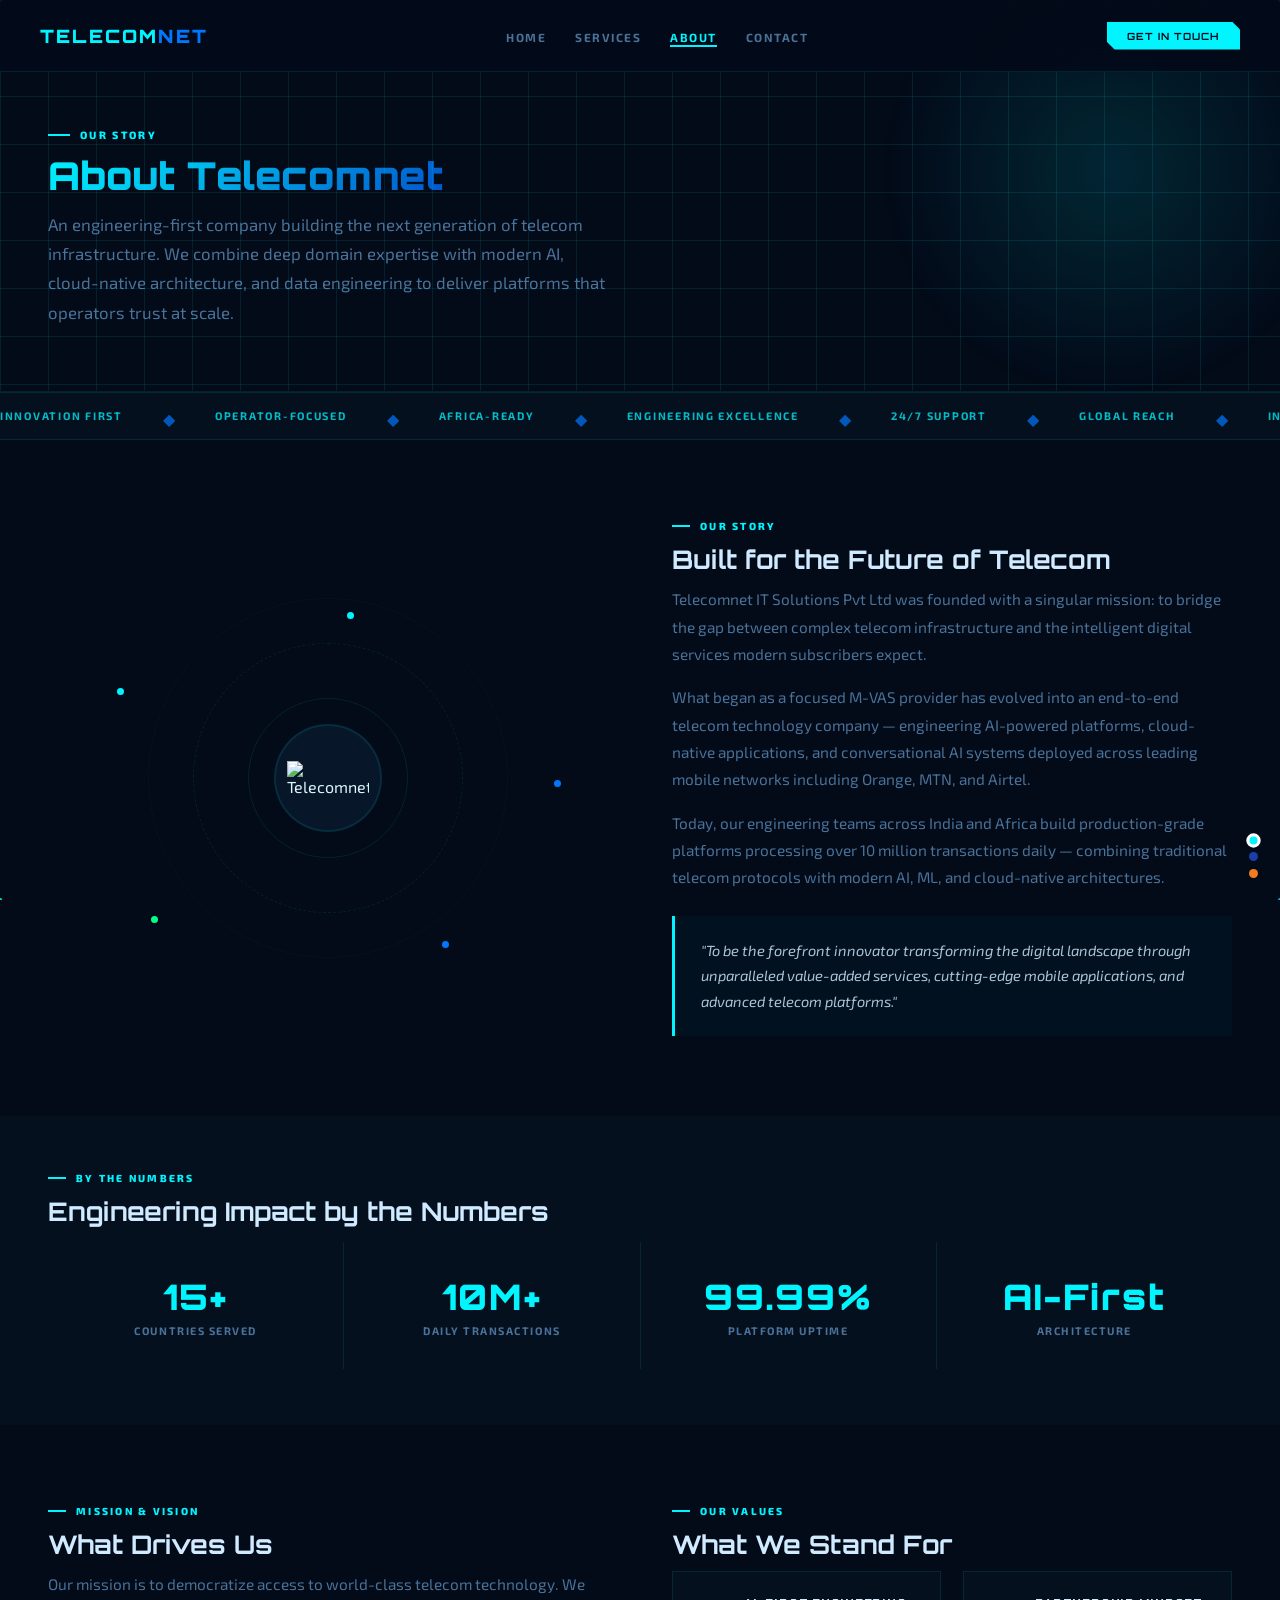
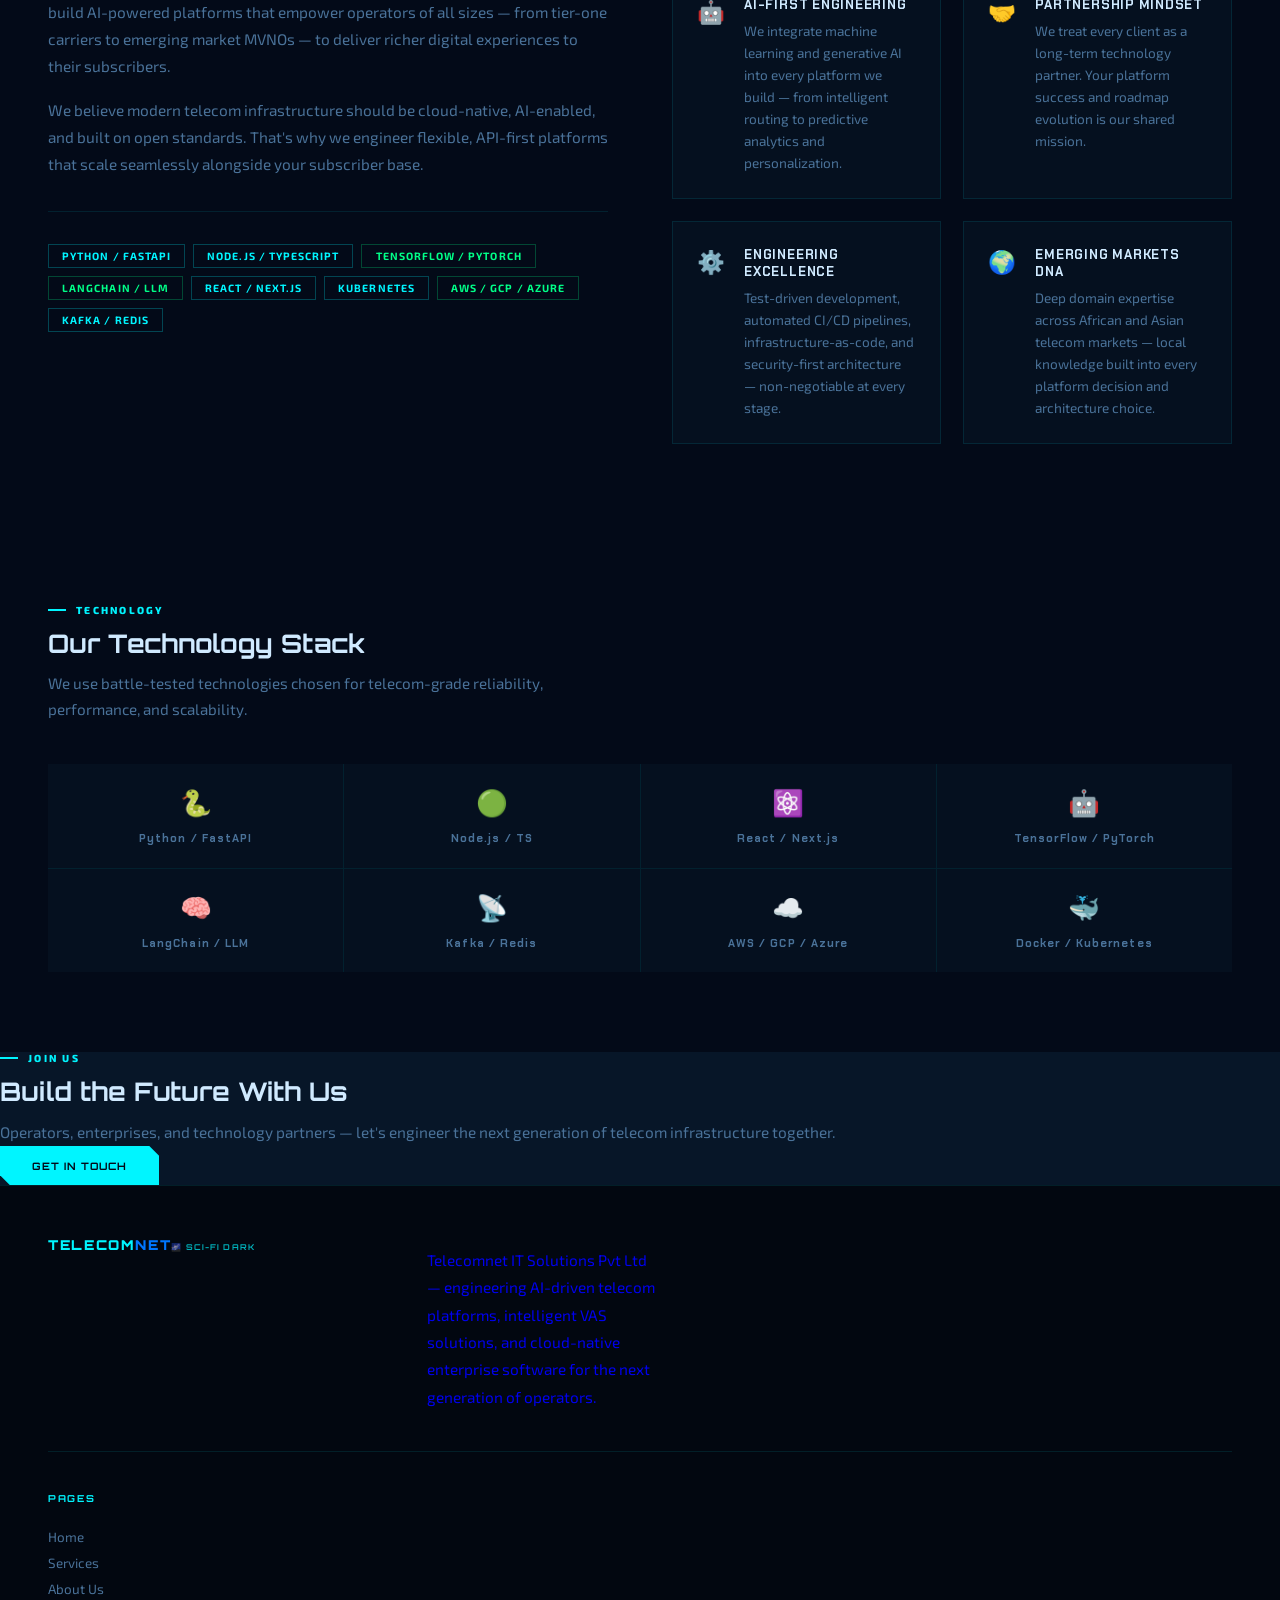
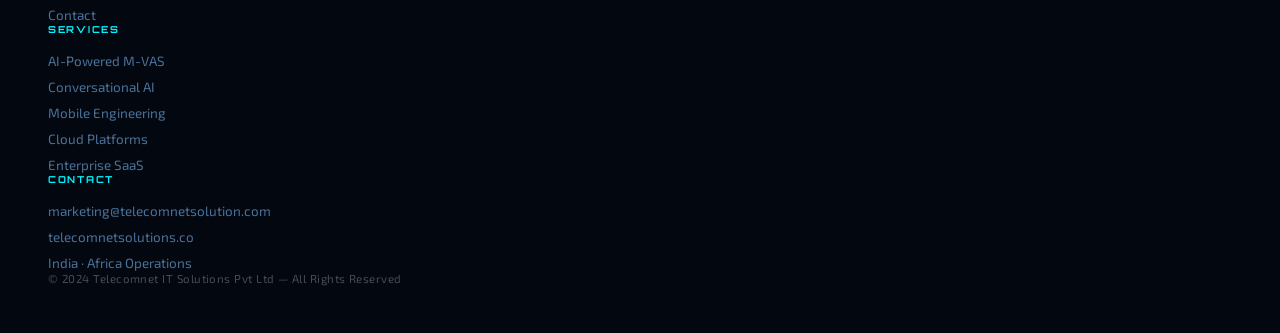
==== about.html @ 418e0425 "first commit" ====
<!DOCTYPE html>
<html lang="en" data-theme="scifi">
<head>
<meta charset="UTF-8"/><meta name="viewport" content="width=device-width,initial-scale=1"/>
<title>Telecomnet Solutions — About Us</title>
<link rel="stylesheet" href="style.css"/>
<style>
.about-story-grid{display:grid;grid-template-columns:1fr 1fr;gap:4rem;align-items:center}
.about-vis{position:relative;height:420px}
.av-cx{position:absolute;inset:0;display:flex;align-items:center;justify-content:center}
.av-ring{position:absolute;border-radius:50%;top:50%;left:50%;transform:translate(-50%,-50%);border:1.5px solid var(--border)}
.av-ring:nth-child(1){width:160px;height:160px;animation:spin 12s linear infinite}
.av-ring:nth-child(2){width:270px;height:270px;animation:spin 21s linear infinite reverse;border-style:dashed}
.av-ring:nth-child(3){width:360px;height:360px;animation:spin 32s linear infinite;opacity:.4}
.av-core{position:relative;z-index:3;width:108px;height:108px;border-radius:50%;border:2px solid var(--border);display:flex;align-items:center;justify-content:center;overflow:hidden;animation:corePulse 3s ease-in-out infinite;background:var(--bg3)}
[data-theme="premium"] .av-core{background:rgba(255,255,255,.06);backdrop-filter:blur(10px)}
.av-logo{width:82px;height:auto;display:block;mix-blend-mode:screen;filter:contrast(1.1)}
[data-theme="blueprint"] .av-logo{mix-blend-mode:multiply}
.av-node{position:absolute;width:11px;height:11px;border-radius:50%;border:2px solid var(--bg);animation:nodeG 2.2s ease-in-out infinite alternate}
.av-node.n1{background:var(--a1)}
.av-node.n2{background:var(--a2);animation-delay:.8s}
.av-node.n3{background:var(--a3);animation-delay:1.5s}

.stats-row{display:grid;grid-template-columns:repeat(4,1fr);gap:1px;background:var(--border);margin-top:1rem}
.stat-box{background:var(--card);padding:2rem 1.5rem;text-align:center}
[data-theme="blueprint"] .stat-box{background:#fff}
.stat-box:hover .num-big{color:var(--a2)}
.stat-label{font-size:.68rem;font-weight:700;letter-spacing:.14em;text-transform:uppercase;color:var(--muted);margin-top:.3rem;display:block}

.team-grid{display:grid;grid-template-columns:repeat(3,1fr);gap:1.4rem;margin-top:1rem}
.team-card{background:var(--card);border:1px solid var(--border);padding:1.8rem 1.5rem;text-align:center;position:relative;overflow:hidden;transition:transform .25s}
[data-theme="blueprint"] .team-card{background:#fff}
.team-card:hover{transform:translateY(-4px)}
.team-card::before{content:'';position:absolute;top:0;left:0;right:0;height:3px;background:linear-gradient(90deg,var(--a1),var(--a2));transform:scaleX(0);transition:transform .3s;transform-origin:left}
.team-card:hover::before{transform:scaleX(1)}
.team-avatar{width:70px;height:70px;border-radius:50%;border:2px solid var(--border);margin:0 auto 1rem;display:flex;align-items:center;justify-content:center;font-size:1.5rem;background:var(--bg2)}
[data-theme="blueprint"] .team-avatar{background:#e8eeff}
.team-name{font-family:'Orbitron',monospace;font-size:.72rem;font-weight:700;letter-spacing:.08em;color:var(--text);margin-bottom:.3rem}
.team-role{font-size:.76rem;font-weight:600;color:var(--a1);letter-spacing:.08em;margin-bottom:.6rem}
.team-card p{font-size:.82rem;line-height:1.6}

.values-grid{display:grid;grid-template-columns:repeat(2,1fr);gap:1.4rem}
.val-card{display:flex;gap:1.2rem;align-items:flex-start;padding:1.5rem;border:1px solid var(--border);background:var(--card)}
[data-theme="blueprint"] .val-card{background:#fff}
.val-icon{font-size:1.4rem;flex-shrink:0;margin-top:2px}
.val-card h3{font-size:.8rem;margin-bottom:.4rem}
.val-card p{font-size:.85rem;line-height:1.62}

.stack-grid{display:grid;grid-template-columns:repeat(4,1fr);gap:1px;background:var(--border)}
.stack-item{background:var(--card);padding:1.4rem;text-align:center;transition:background .2s}
[data-theme="blueprint"] .stack-item{background:#fff}
.stack-item:hover{background:var(--bg3)}
.stack-item:hover .stack-name{color:var(--a1)}
.stack-icon{font-size:1.6rem;display:block;margin-bottom:.5rem}
.stack-name{font-family:'Chakra Petch',monospace;font-size:.68rem;font-weight:700;letter-spacing:.1em;color:var(--muted)}

@media(max-width:900px){
  .about-story-grid{grid-template-columns:1fr;gap:2rem}
  .about-vis{height:280px}
  .stats-row,.stack-grid{grid-template-columns:1fr 1fr}
  .team-grid,.values-grid{grid-template-columns:1fr}
}
</style>
</head>
<body>
<canvas id="bgcanvas"></canvas>
<div id="theme-toast"></div>
<div class="theme-dots">
  <div class="tdot" data-t="scifi"></div>
  <div class="tdot" data-t="blueprint"></div>
  <div class="tdot" data-t="premium"></div>
</div>
<nav>
  <a href="index.html" class="nav-logo">TELECOM<span>NET</span></a>
  <ul class="nav-links">
    <li><a href="index.html">Home</a></li>
    <li><a href="services.html">Services</a></li>
    <li><a href="about.html" class="active-link">About</a></li>
    <li><a href="contact.html">Contact</a></li>
  </ul>
  <a href="contact.html" class="nav-cta">Get in Touch</a>
</nav>

<div class="page-header">
  <div class="page-header-grid"></div>
  <div class="page-header-glow"></div>
  <div class="ph-eyebrow">Our Story</div>
  <h1><span class="h1-grad">About Telecomnet</span></h1>
  <p>An engineering-first company building the next generation of telecom infrastructure. We combine deep domain expertise with modern AI, cloud-native architecture, and data engineering to deliver platforms that operators trust at scale.</p>
</div>

<div class="ticker"><div class="t-inner"><span class="t-item">Innovation First</span><span class="t-sep">◆</span><span class="t-item">Operator-Focused</span><span class="t-sep">◆</span><span class="t-item">Africa-Ready</span><span class="t-sep">◆</span><span class="t-item">Engineering Excellence</span><span class="t-sep">◆</span><span class="t-item">24/7 Support</span><span class="t-sep">◆</span><span class="t-item">Global Reach</span><span class="t-sep">◆</span><span class="t-item">Innovation First</span><span class="t-sep">◆</span><span class="t-item">Operator-Focused</span><span class="t-sep">◆</span><span class="t-item">Africa-Ready</span><span class="t-sep">◆</span><span class="t-item">Engineering Excellence</span><span class="t-sep">◆</span><span class="t-item">24/7 Support</span><span class="t-sep">◆</span><span class="t-item">Global Reach</span><span class="t-sep">◆</span></div></div>

<!-- STORY -->
<section>
  <div class="about-story-grid">
    <div class="about-vis">
      <div class="av-cx">
        <div class="av-ring"></div><div class="av-ring"></div><div class="av-ring"></div>
        <div class="av-core"><img class="av-logo" src="telecomnet-logo-transparent.png" alt="Telecomnet"/></div>
        <div class="av-node n1" style="top:10%;left:53%"></div>
        <div class="av-node n2" style="top:50%;right:8%"></div>
        <div class="av-node n3" style="bottom:15%;left:18%"></div>
        <div class="av-node n1" style="top:28%;left:12%"></div>
        <div class="av-node n2" style="bottom:9%;right:28%"></div>
      </div>
    </div>
    <div>
      <div class="sec-tag">Our Story</div>
      <h2>Built for the Future of Telecom</h2>
      <p>Telecomnet IT Solutions Pvt Ltd was founded with a singular mission: to bridge the gap between complex telecom infrastructure and the intelligent digital services modern subscribers expect.</p>
      <p style="margin-top:1rem">What began as a focused M-VAS provider has evolved into an end-to-end telecom technology company — engineering AI-powered platforms, cloud-native applications, and conversational AI systems deployed across leading mobile networks including Orange, MTN, and Airtel.</p>
      <p style="margin-top:1rem">Today, our engineering teams across India and Africa build production-grade platforms processing over 10 million transactions daily — combining traditional telecom protocols with modern AI, ML, and cloud-native architectures.</p>
      <div class="vision-bar" style="margin-top:1.5rem">
        <p>"To be the forefront innovator transforming the digital landscape through unparalleled value-added services, cutting-edge mobile applications, and advanced telecom platforms."</p>
      </div>
    </div>
  </div>
</section>

<!-- STATS -->
<section style="background:var(--bg2);padding-top:3.5rem;padding-bottom:3.5rem">
  <div class="sec-tag">By the Numbers</div>
  <h2>Engineering Impact by the Numbers</h2>
  <div class="stats-row">
    <div class="stat-box"><span class="num-big">15+</span><span class="stat-label">Countries Served</span></div>
    <div class="stat-box"><span class="num-big">10M+</span><span class="stat-label">Daily Transactions</span></div>
    <div class="stat-box"><span class="num-big">99.99%</span><span class="stat-label">Platform Uptime</span></div>
    <div class="stat-box"><span class="num-big">AI-First</span><span class="stat-label">Architecture</span></div>
  </div>
</section>

<!-- MISSION & VALUES -->
<section>
  <div style="display:grid;grid-template-columns:1fr 1fr;gap:4rem;align-items:start">
    <div>
      <div class="sec-tag">Mission &amp; Vision</div>
      <h2>What Drives Us</h2>
      <p>Our mission is to democratize access to world-class telecom technology. We build AI-powered platforms that empower operators of all sizes — from tier-one carriers to emerging market MVNOs — to deliver richer digital experiences to their subscribers.</p>
      <p style="margin-top:1rem">We believe modern telecom infrastructure should be cloud-native, AI-enabled, and built on open standards. That's why we engineer flexible, API-first platforms that scale seamlessly alongside your subscriber base.</p>
      <div class="divider"></div>
      <div class="chips">
        <span class="chip c1">Python / FastAPI</span>
        <span class="chip c1">Node.js / TypeScript</span>
        <span class="chip c2">TensorFlow / PyTorch</span>
        <span class="chip c2">LangChain / LLM</span>
        <span class="chip c1">React / Next.js</span>
        <span class="chip c1">Kubernetes</span>
        <span class="chip c2">AWS / GCP / Azure</span>
        <span class="chip c1">Kafka / Redis</span>
      </div>
    </div>
    <div>
      <div class="sec-tag">Our Values</div>
      <h2>What We Stand For</h2>
      <div class="values-grid">
        <div class="val-card"><span class="val-icon">🤖</span><div><h3>AI-First Engineering</h3><p>We integrate machine learning and generative AI into every platform we build — from intelligent routing to predictive analytics and personalization.</p></div></div>
        <div class="val-card"><span class="val-icon">🤝</span><div><h3>Partnership Mindset</h3><p>We treat every client as a long-term technology partner. Your platform success and roadmap evolution is our shared mission.</p></div></div>
        <div class="val-card"><span class="val-icon">⚙️</span><div><h3>Engineering Excellence</h3><p>Test-driven development, automated CI/CD pipelines, infrastructure-as-code, and security-first architecture — non-negotiable at every stage.</p></div></div>
        <div class="val-card"><span class="val-icon">🌍</span><div><h3>Emerging Markets DNA</h3><p>Deep domain expertise across African and Asian telecom markets — local knowledge built into every platform decision and architecture choice.</p></div></div>
      </div>
    </div>
  </div>
</section>

<!-- TECH STACK -->
<section>
  <div class="sec-tag">Technology</div>
  <h2>Our Technology Stack</h2>
  <p class="sec-sub">We use battle-tested technologies chosen for telecom-grade reliability, performance, and scalability.</p>
  <div class="stack-grid">
    <div class="stack-item"><span class="stack-icon">🐍</span><span class="stack-name">Python / FastAPI</span></div>
    <div class="stack-item"><span class="stack-icon">🟢</span><span class="stack-name">Node.js / TS</span></div>
    <div class="stack-item"><span class="stack-icon">⚛️</span><span class="stack-name">React / Next.js</span></div>
    <div class="stack-item"><span class="stack-icon">🤖</span><span class="stack-name">TensorFlow / PyTorch</span></div>
    <div class="stack-item"><span class="stack-icon">🧠</span><span class="stack-name">LangChain / LLM</span></div>
    <div class="stack-item"><span class="stack-icon">📡</span><span class="stack-name">Kafka / Redis</span></div>
    <div class="stack-item"><span class="stack-icon">☁️</span><span class="stack-name">AWS / GCP / Azure</span></div>
    <div class="stack-item"><span class="stack-icon">🐳</span><span class="stack-name">Docker / Kubernetes</span></div>
  </div>
</section>

<div class="cta-band" style="background:var(--bg3)">
  <div>
    <div class="sec-tag">Join Us</div>
    <h2>Build the Future With Us</h2>
    <p style="margin-top:.5rem">Operators, enterprises, and technology partners — let's engineer the next generation of telecom infrastructure together.</p>
  </div>
  <a href="contact.html" class="btn-p">Get in Touch</a>
</div>

<footer>
  <div class="foot-top">
    <div class="foot-brand"><a href="index.html" style="text-decoration:none"><span class="foot-logo-text">TELECOM<span>NET</span></span><span class="foot-theme-lbl" id="foot-theme-lbl">🌌 Sci-Fi Dark</span></div><p style="margin-top:.8rem">Telecomnet IT Solutions Pvt Ltd — engineering AI-driven telecom platforms, intelligent VAS solutions, and cloud-native enterprise software for the next generation of operators.</p></div>
    <div><div class="foot-col-title">Pages</div><ul class="foot-links"><li><a href="index.html">Home</a></li><li><a href="services.html">Services</a></li><li><a href="about.html">About Us</a></li><li><a href="contact.html">Contact</a></li></ul></div>
    <div><div class="foot-col-title">Services</div><ul class="foot-links"><li><a href="services.html">AI-Powered M-VAS</a></li><li><a href="services.html">Conversational AI</a></li><li><a href="services.html">Mobile Engineering</a></li><li><a href="services.html">Cloud Platforms</a></li><li><a href="services.html">Enterprise SaaS</a></li></ul></div>
    <div><div class="foot-col-title">Contact</div><ul class="foot-links"><li><a href="mailto:marketing@telecomnetsolution.com">marketing@telecomnetsolution.com</a></li><li><a href="https://telecomnetsolutions.co">telecomnetsolutions.co</a></li><li><a href="#">India · Africa Operations</a></li></ul></div>
  </div>
  <div class="foot-bottom"><span class="foot-copy">© 2024 Telecomnet IT Solutions Pvt Ltd — All Rights Reserved</span></div>
</footer>
<script src="shared.js"></script>
</body>
</html>
---- style.css ----
/* ═══════════════════════════════════════════
   TELECOMNET SOLUTIONS — SHARED STYLESHEET
   3 Themes: scifi | blueprint | premium
═══════════════════════════════════════════ */
@import url('https://fonts.googleapis.com/css2?family=Orbitron:wght@400;700;900&family=Exo+2:wght@300;400;600;700;800&family=Chakra+Petch:wght@300;400;600;700&display=swap');

*,*::before,*::after{box-sizing:border-box;margin:0;padding:0}
html{scroll-behavior:smooth}
body{overflow-x:hidden;font-family:'Exo 2',sans-serif;transition:background .55s,color .4s}

/* ═══ THEME VARIABLES ═══ */
[data-theme="scifi"]{
  --bg:#030a18;--bg2:#05101f;--bg3:#071628;
  --text:#d0eaff;--muted:#4a7299;--border:rgba(0,245,255,.1);
  --a1:#00f5ff;--a2:#0077ff;--a3:#00ff88;
  --nav:rgba(3,10,24,.88);--card:#05101f;
  --btn-bg:#00f5ff;--btn-text:#030a18;
  --btn2-border:#00f5ff;--btn2-text:#00f5ff;
  --grad:linear-gradient(135deg,#00f5ff,#0055cc);
  --tag:#00f5ff;--num:#00f5ff;--foot:#020710;
  --chip1-b:rgba(0,245,255,.25);--chip1-c:#00f5ff;
  --chip2-b:rgba(0,255,136,.25);--chip2-c:#00ff88;
}
[data-theme="blueprint"]{
  --bg:#f0f5ff;--bg2:#e4eeff;--bg3:#ffffff;
  --text:#08163a;--muted:#3e5a8a;--border:rgba(26,63,168,.12);
  --a1:#1a3fa8;--a2:#f47c20;--a3:#0044dd;
  --nav:rgba(255,255,255,.9);--card:#ffffff;
  --btn-bg:#1a3fa8;--btn-text:#ffffff;
  --btn2-border:#f47c20;--btn2-text:#f47c20;
  --grad:linear-gradient(135deg,#1a3fa8,#2255dd);
  --tag:#f47c20;--num:#1a3fa8;--foot:#071030;
  --chip1-b:rgba(26,63,168,.22);--chip1-c:#1a3fa8;
  --chip2-b:rgba(244,124,32,.28);--chip2-c:#f47c20;
}
[data-theme="premium"]{
  --bg:#050e22;--bg2:#09162e;--bg3:#0d1e3d;
  --text:#e4eeff;--muted:#3d5f90;--border:rgba(244,124,32,.14);
  --a1:#f47c20;--a2:#ffaa55;--a3:#6ea8ff;
  --nav:rgba(5,14,34,.9);--card:rgba(255,255,255,.04);
  --btn-bg:linear-gradient(90deg,#f47c20,#ff9533);--btn-text:#fff;
  --btn2-border:rgba(255,255,255,.28);--btn2-text:#e4eeff;
  --grad:linear-gradient(135deg,#f47c20,#ffcc80);
  --tag:#f47c20;--num:#f47c20;--foot:#030810;
  --chip1-b:rgba(110,168,255,.28);--chip1-c:#6ea8ff;
  --chip2-b:rgba(244,124,32,.3);--chip2-c:#f47c20;
}

body{background:var(--bg);color:var(--text)}
#bgcanvas{position:fixed;inset:0;z-index:0;pointer-events:none}

/* ═══ THEME TOAST ═══ */
#theme-toast{
  position:fixed;top:78px;left:50%;transform:translateX(-50%) translateY(-8px);
  z-index:9999;padding:.5rem 1.4rem;border-radius:2px;
  font-family:'Orbitron',monospace;font-size:.62rem;font-weight:700;letter-spacing:.14em;
  background:var(--a1);color:var(--bg);opacity:0;transition:opacity .3s,transform .3s;pointer-events:none;
  clip-path:polygon(0 0,calc(100% - 7px) 0,100% 7px,100% 100%,7px 100%,0 calc(100% - 7px));
}
#theme-toast.show{opacity:1;transform:translateX(-50%) translateY(0)}

/* ═══ THEME DOTS ═══ */
.theme-dots{position:fixed;bottom:1.4rem;right:1.4rem;z-index:500;display:flex;flex-direction:column;gap:.45rem;align-items:center}
.tdot{width:9px;height:9px;border-radius:50%;cursor:pointer;border:2px solid transparent;transition:transform .2s,border-color .2s}
.tdot[data-t="scifi"]{background:#00f5ff}
.tdot[data-t="blueprint"]{background:#1a3fa8}
.tdot[data-t="premium"]{background:#f47c20}
.tdot.active{transform:scale(1.6);border-color:#fff}

/* ═══ NAV ═══ */
nav{
  position:fixed;top:0;left:0;right:0;z-index:200;
  display:flex;align-items:center;justify-content:space-between;
  padding:0 2.5rem;height:72px;gap:1.5rem;
  background:var(--nav);border-bottom:1px solid var(--border);
  backdrop-filter:blur(18px);transition:background .55s,border-color .4s;
}
/* Text Logo */
.nav-logo{
  font-family:'Orbitron',monospace;font-weight:900;font-size:1.15rem;
  letter-spacing:.12em;color:var(--a1);text-decoration:none;
  flex-shrink:0;transition:opacity .2s;
}
.nav-logo span{color:var(--a2)}
.nav-logo:hover{opacity:.8}
.foot-logo-text{
  font-family:'Orbitron',monospace;font-weight:900;font-size:.85rem;
  letter-spacing:.12em;color:var(--a1);
}
.foot-logo-text span{color:var(--a2)}
.nav-links{display:flex;gap:1.8rem;list-style:none}
.nav-links a{
  font-size:.74rem;font-weight:700;letter-spacing:.13em;text-transform:uppercase;
  color:var(--muted);text-decoration:none;transition:color .25s;position:relative;padding-bottom:3px;
}
.nav-links a::after{content:'';position:absolute;bottom:0;left:0;width:0;height:2px;background:var(--a1);transition:width .25s}
.nav-links a:hover{color:var(--a1)}
.nav-links a:hover::after{width:100%}
.nav-links a.active-link{color:var(--a1)}
.nav-links a.active-link::after{width:100%}
.nav-cta{
  font-family:'Orbitron',monospace;font-size:.62rem;font-weight:700;letter-spacing:.1em;text-transform:uppercase;
  padding:.5rem 1.3rem;background:var(--btn-bg);color:var(--btn-text);border:none;
  cursor:pointer;text-decoration:none;transition:opacity .2s,transform .15s;
  clip-path:polygon(0 0,calc(100% - 8px) 0,100% 8px,100% 100%,8px 100%,0 calc(100% - 8px));
}
.nav-cta:hover{opacity:.85;transform:translateY(-1px)}

/* ═══ PAGE HEADER (inner pages) ═══ */
.page-header{
  padding:8rem 3rem 4rem;position:relative;overflow:hidden;z-index:1;
  border-bottom:1px solid var(--border);
}
.page-header-grid{
  position:absolute;inset:0;
  background-image:linear-gradient(var(--border) 1px,transparent 1px),
    linear-gradient(90deg,var(--border) 1px,transparent 1px);
  background-size:48px 48px;animation:gridMove 18s linear infinite;
}
@keyframes gridMove{from{background-position:0 0}to{background-position:48px 48px}}
.page-header-glow{
  position:absolute;right:-80px;top:-80px;
  width:500px;height:500px;border-radius:50%;pointer-events:none;
  animation:glowPulse 5s ease-in-out infinite;
}
[data-theme="scifi"] .page-header-glow{background:radial-gradient(circle,rgba(0,245,255,.12),transparent 65%)}
[data-theme="blueprint"] .page-header-glow{background:radial-gradient(circle,rgba(26,63,168,.1),transparent 65%)}
[data-theme="premium"] .page-header-glow{background:radial-gradient(circle,rgba(244,124,32,.15),transparent 65%)}
@keyframes glowPulse{0%,100%{opacity:.7}50%{opacity:1}}
.ph-eyebrow{font-size:.66rem;font-weight:800;letter-spacing:.22em;text-transform:uppercase;color:var(--tag);display:flex;align-items:center;gap:10px;margin-bottom:.9rem}
.ph-eyebrow::before{content:'';width:22px;height:2px;background:var(--tag)}
.page-header h1{font-family:'Orbitron',monospace;font-size:clamp(1.8rem,3vw,3rem);font-weight:900;line-height:1.08;margin-bottom:.8rem}
.h1-grad{background:var(--grad);-webkit-background-clip:text;-webkit-text-fill-color:transparent;background-clip:text}
.page-header p{font-size:1.05rem;color:var(--muted);line-height:1.75;max-width:560px}

/* ═══ SECTIONS ═══ */
section{position:relative;z-index:1;padding:5rem 3rem}
.sec-tag{font-size:.64rem;font-weight:800;letter-spacing:.22em;text-transform:uppercase;color:var(--tag);display:flex;align-items:center;gap:10px;margin-bottom:.8rem}
.sec-tag::before{content:'';width:18px;height:2px;background:var(--tag)}
h2{font-family:'Orbitron',monospace;font-size:clamp(1.35rem,2vw,1.95rem);font-weight:700;line-height:1.15;margin-bottom:.75rem;color:var(--text)}
h3{font-family:'Chakra Petch',monospace;font-size:.88rem;font-weight:700;letter-spacing:.06em;text-transform:uppercase;margin-bottom:.6rem;color:var(--text)}
.sec-sub{font-size:.95rem;color:var(--muted);line-height:1.72;max-width:540px;margin-bottom:2.6rem}
p{font-size:.96rem;line-height:1.78;color:var(--muted)}

/* ═══ BUTTONS ═══ */
.btn-p{
  font-family:'Orbitron',monospace;font-size:.64rem;font-weight:700;
  letter-spacing:.1em;text-transform:uppercase;padding:.85rem 2rem;
  background:var(--btn-bg);color:var(--btn-text);border:none;
  cursor:pointer;text-decoration:none;display:inline-block;
  clip-path:polygon(0 0,calc(100% - 10px) 0,100% 10px,100% 100%,10px 100%,0 calc(100% - 10px));
  transition:transform .15s,box-shadow .2s;
}
.btn-p:hover{transform:translateY(-2px)}
[data-theme="scifi"] .btn-p:hover{box-shadow:0 8px 28px rgba(0,245,255,.3)}
[data-theme="blueprint"] .btn-p:hover{box-shadow:0 8px 28px rgba(26,63,168,.28)}
[data-theme="premium"] .btn-p:hover{box-shadow:0 8px 28px rgba(244,124,32,.32)}
.btn-s{
  font-family:'Orbitron',monospace;font-size:.64rem;font-weight:700;
  letter-spacing:.1em;text-transform:uppercase;padding:.85rem 2rem;
  background:transparent;color:var(--btn2-text);border:1.5px solid var(--btn2-border);
  cursor:pointer;text-decoration:none;display:inline-block;transition:all .2s;
}
.btn-s:hover{background:var(--btn2-border);color:var(--bg)}

/* ═══ CARDS ═══ */
.card{
  background:var(--card);border:1px solid var(--border);
  padding:2rem 1.8rem;position:relative;overflow:hidden;
  transition:transform .25s,box-shadow .25s;
}
[data-theme="premium"] .card{backdrop-filter:blur(10px)}
.card::before{
  content:'';position:absolute;top:0;left:0;right:0;height:3px;
  background:linear-gradient(90deg,var(--a1),var(--a2));
  transform:scaleX(0);transition:transform .3s;transform-origin:left;
}
.card:hover{transform:translateY(-4px)}
.card:hover::before{transform:scaleX(1)}
[data-theme="blueprint"] .card{background:#fff;border:1px solid rgba(26,63,168,.1)}
[data-theme="blueprint"] .card:hover{box-shadow:0 12px 40px rgba(26,63,168,.1)}
[data-theme="scifi"] .card:hover{box-shadow:0 12px 40px rgba(0,245,255,.07)}
[data-theme="premium"] .card:hover{box-shadow:0 12px 40px rgba(244,124,32,.1)}

/* ═══ CHIPS ═══ */
.chips{display:flex;flex-wrap:wrap;gap:.5rem;margin-top:1.3rem}
.chip{font-size:.66rem;font-weight:700;letter-spacing:.1em;text-transform:uppercase;padding:.28rem .82rem;border:1.5px solid}
.chip.c1{border-color:var(--chip1-b);color:var(--chip1-c)}
.chip.c2{border-color:var(--chip2-b);color:var(--chip2-c)}

/* ═══ TICKER ═══ */
.ticker{position:relative;z-index:1;padding:.65rem 0;overflow:hidden;white-space:nowrap;border-top:1px solid var(--border);border-bottom:1px solid var(--border);background:var(--bg2);transition:background .55s}
.t-inner{display:inline-flex;gap:2.5rem;animation:tick 26s linear infinite}
.t-item{font-size:.68rem;font-weight:700;letter-spacing:.16em;text-transform:uppercase;color:var(--a1);opacity:.75}
.t-sep{color:var(--a2);opacity:.7}
@keyframes tick{from{transform:translateX(0)}to{transform:translateX(-50%)}}

/* ═══ ORBIT ANIMATIONS ═══ */
@keyframes spin{from{transform:translate(-50%,-50%) rotate(0deg)}to{transform:translate(-50%,-50%) rotate(360deg)}}
@keyframes od1{from{transform:rotate(0deg) translateX(115px)}to{transform:rotate(360deg) translateX(115px)}}
@keyframes od2{from{transform:rotate(0deg) translateX(185px)}to{transform:rotate(360deg) translateX(185px)}}
@keyframes od3{from{transform:rotate(0deg) translateX(255px)}to{transform:rotate(360deg) translateX(255px)}}
@keyframes floatY{0%,100%{transform:translateY(0)}50%{transform:translateY(-12px)}}
@keyframes nodeG{from{opacity:.5;transform:scale(1)}to{opacity:1;transform:scale(1.45)}}
@keyframes corePulse{0%,100%{box-shadow:0 0 0 0 transparent}50%{box-shadow:0 0 0 16px transparent}}

/* ═══ FOOTER ═══ */
footer{
  position:relative;z-index:1;background:var(--foot);
  padding:3rem;border-top:1px solid var(--border);
}
.foot-top{display:grid;grid-template-columns:1.4fr 1fr 1fr 1fr;gap:3rem;margin-bottom:2.5rem;padding-bottom:2.5rem;border-bottom:1px solid var(--border)}
.foot-brand p{font-size:.88rem;line-height:1.72;color:var(--muted);margin-top:.8rem}
.foot-col-title{font-family:'Orbitron',monospace;font-size:.6rem;font-weight:700;letter-spacing:.18em;text-transform:uppercase;color:var(--a1);margin-bottom:.9rem}
.foot-links{list-style:none;display:flex;flex-direction:column;gap:.45rem}
.foot-links a{font-size:.84rem;color:var(--muted);text-decoration:none;transition:color .2s}
.foot-links a:hover{color:var(--a1)}
.foot-bottom{display:flex;justify-content:space-between;align-items:center;flex-wrap:wrap;gap:1rem}
.foot-logo-wrap{display:flex;align-items:center;gap:8px;cursor:pointer}

.foot-copy{font-size:.72rem;color:rgba(255,255,255,.28);letter-spacing:.04em}
.foot-theme-lbl{font-family:'Orbitron',monospace;font-size:.5rem;font-weight:700;letter-spacing:.14em;text-transform:uppercase;color:var(--a1);opacity:.7}

/* ═══ CONTACT FORM ═══ */
.contact-form input,.contact-form textarea,.contact-form select{
  width:100%;background:var(--card);border:1.5px solid var(--border);
  color:var(--text);font-family:'Exo 2',sans-serif;font-size:.92rem;
  padding:.78rem 1rem;margin-bottom:.82rem;outline:none;transition:border-color .2s;
}
[data-theme="blueprint"] .contact-form input,
[data-theme="blueprint"] .contact-form textarea,
[data-theme="blueprint"] .contact-form select{background:#fff}
.contact-form input:focus,.contact-form textarea:focus{border-color:var(--a1)}
.contact-form input::placeholder,.contact-form textarea::placeholder{color:var(--muted);opacity:.55}
.contact-form textarea{min-height:120px;resize:vertical}
.form-row{display:grid;grid-template-columns:1fr 1fr;gap:.82rem}

/* ═══ MISC ═══ */
.divider{height:1px;background:var(--border);margin:2rem 0}
.highlight{color:var(--a1)}
.accent2{color:var(--a2)}
.num-big{font-family:'Orbitron',monospace;font-size:2.2rem;font-weight:900;color:var(--num);display:block;letter-spacing:.05em}
.vision-bar{padding:1.4rem 1.6rem;border-left:3px solid var(--a1);background:rgba(0,0,0,.04)}
[data-theme="scifi"] .vision-bar{background:rgba(0,245,255,.03)}
[data-theme="premium"] .vision-bar{background:rgba(244,124,32,.04)}
.vision-bar p{font-style:italic;color:var(--text);opacity:.82;font-size:.92rem;line-height:1.72;margin:0}

/* ═══ RESPONSIVE ═══ */
@media(max-width:900px){
  nav{padding:0 1.2rem}.nav-links{display:none}
  .page-header,.foot-top{padding-left:1.2rem;padding-right:1.2rem}
  section{padding:3.5rem 1.2rem}
  .foot-top{grid-template-columns:1fr 1fr;gap:2rem}
  footer{padding:2rem 1.2rem}
  .form-row{grid-template-columns:1fr}
}
@media(max-width:600px){
  .foot-top{grid-template-columns:1fr}
}
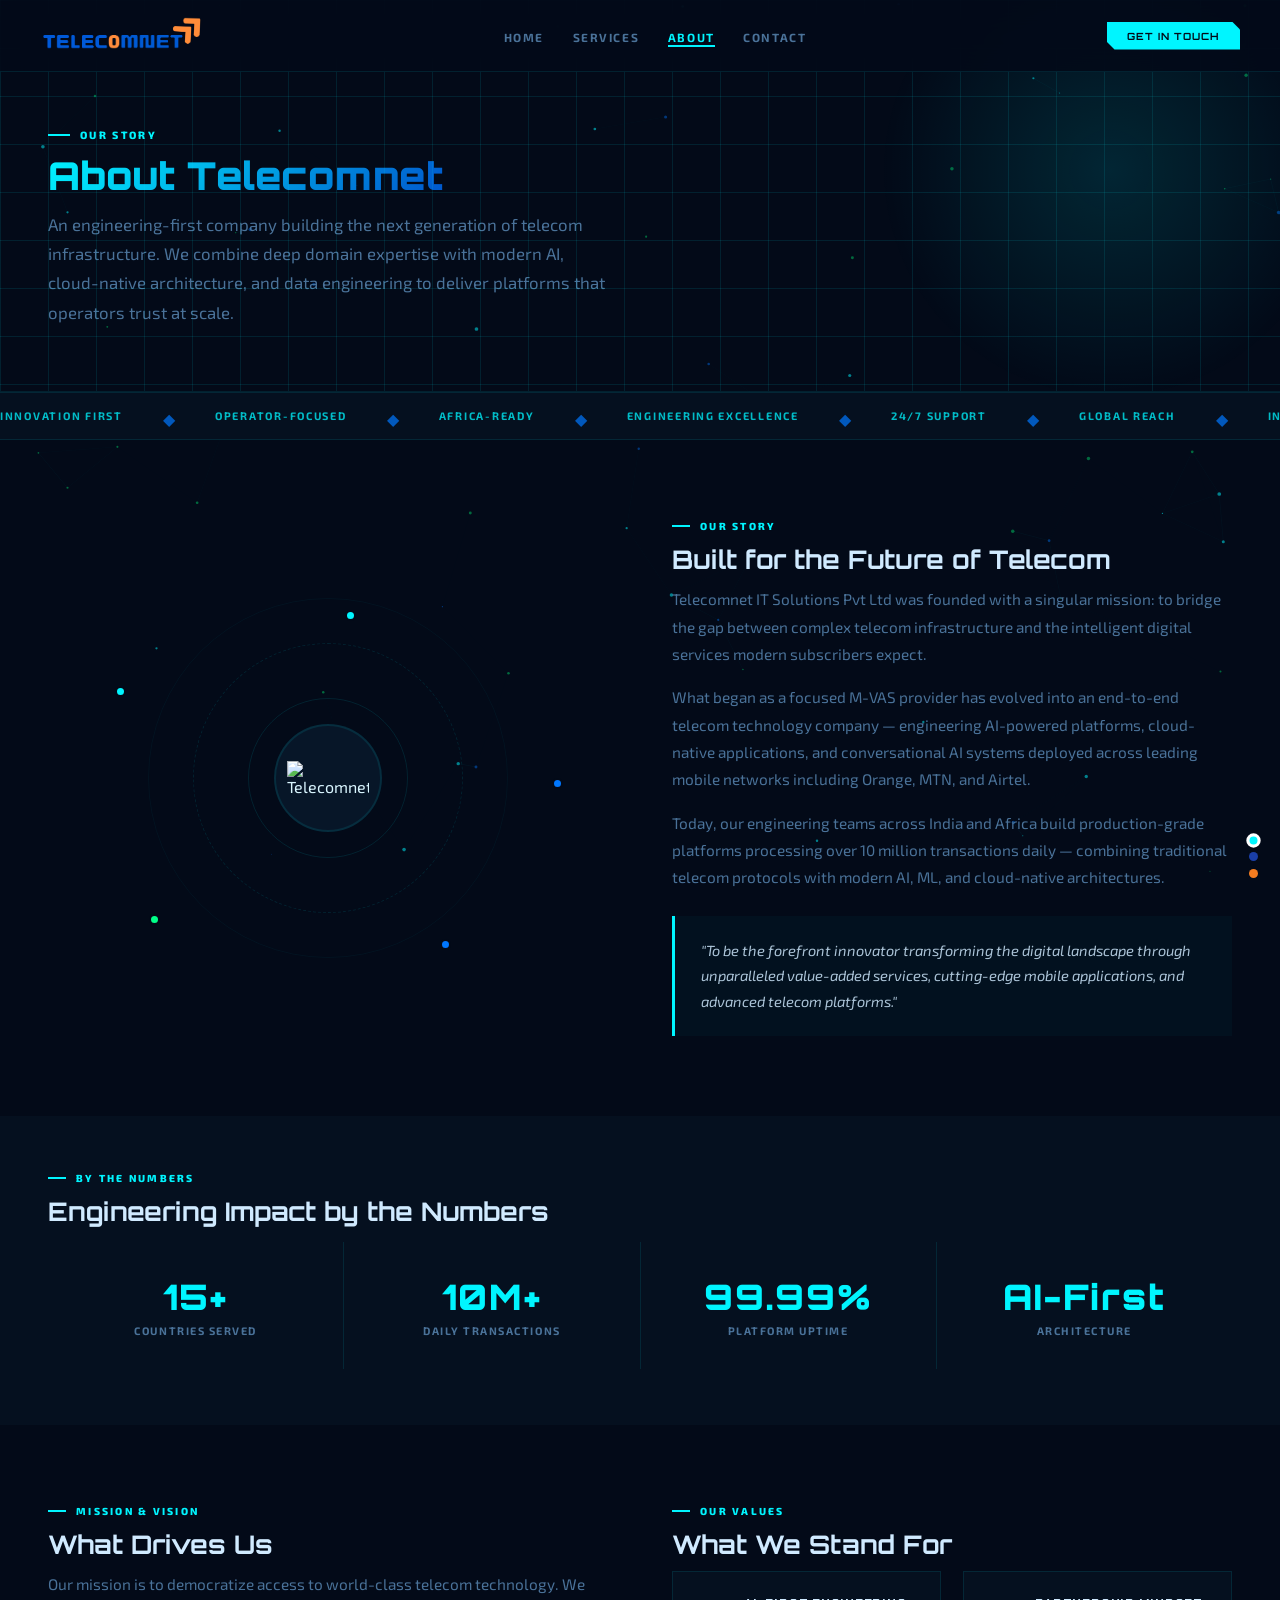
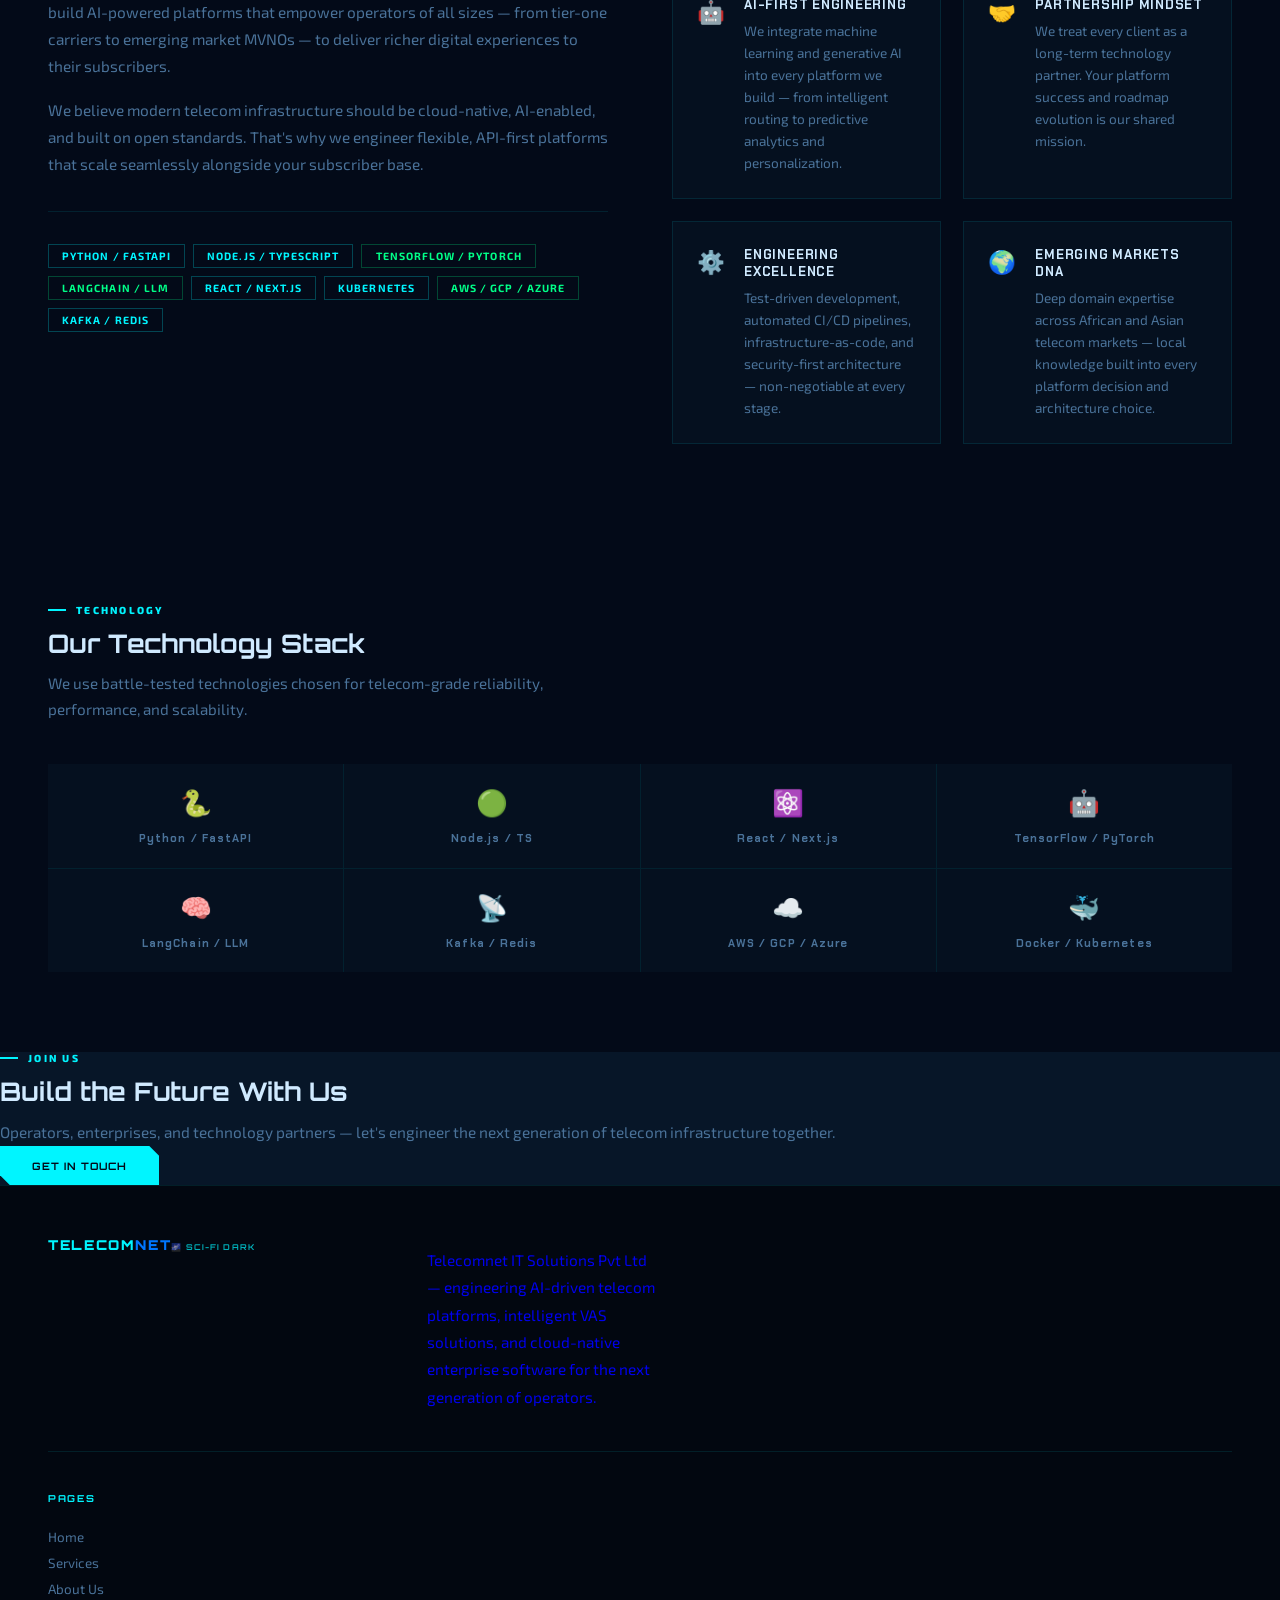
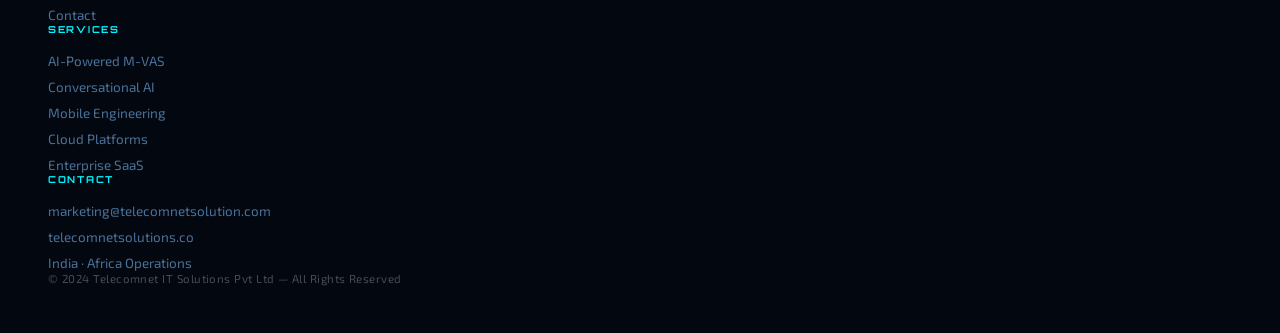
==== commit 21432e40: "added logo" ====
--- a/about.html
+++ b/about.html
@@ -71,7 +71,7 @@
   <div class="tdot" data-t="premium"></div>
 </div>
 <nav>
-  <a href="index.html" class="nav-logo">TELECOM<span>NET</span></a>
+  <a href="index.html" class="nav-logo"><img src="images/telecomnet-logo.png" alt="Telecomnet Solutions"/></a>
   <ul class="nav-links">
     <li><a href="index.html">Home</a></li>
     <li><a href="services.html">Services</a></li>
--- a/style.css
+++ b/style.css
@@ -75,14 +75,19 @@
   background:var(--nav);border-bottom:1px solid var(--border);
   backdrop-filter:blur(18px);transition:background .55s,border-color .4s;
 }
-/* Text Logo */
+/* Logo */
 .nav-logo{
-  font-family:'Orbitron',monospace;font-weight:900;font-size:1.15rem;
-  letter-spacing:.12em;color:var(--a1);text-decoration:none;
+  display:flex;align-items:center;text-decoration:none;
   flex-shrink:0;transition:opacity .2s;
 }
-.nav-logo span{color:var(--a2)}
-.nav-logo:hover{opacity:.8}
+.nav-logo img{
+  height:38px;width:auto;display:block;
+  transition:opacity .2s,filter .35s;
+}
+[data-theme="blueprint"] .nav-logo img{
+  filter:brightness(0) saturate(100%) invert(19%) sepia(72%) saturate(1200%) hue-rotate(210deg) brightness(80%);
+}
+.nav-logo:hover{opacity:.78}
 .foot-logo-text{
   font-family:'Orbitron',monospace;font-weight:900;font-size:.85rem;
   letter-spacing:.12em;color:var(--a1);
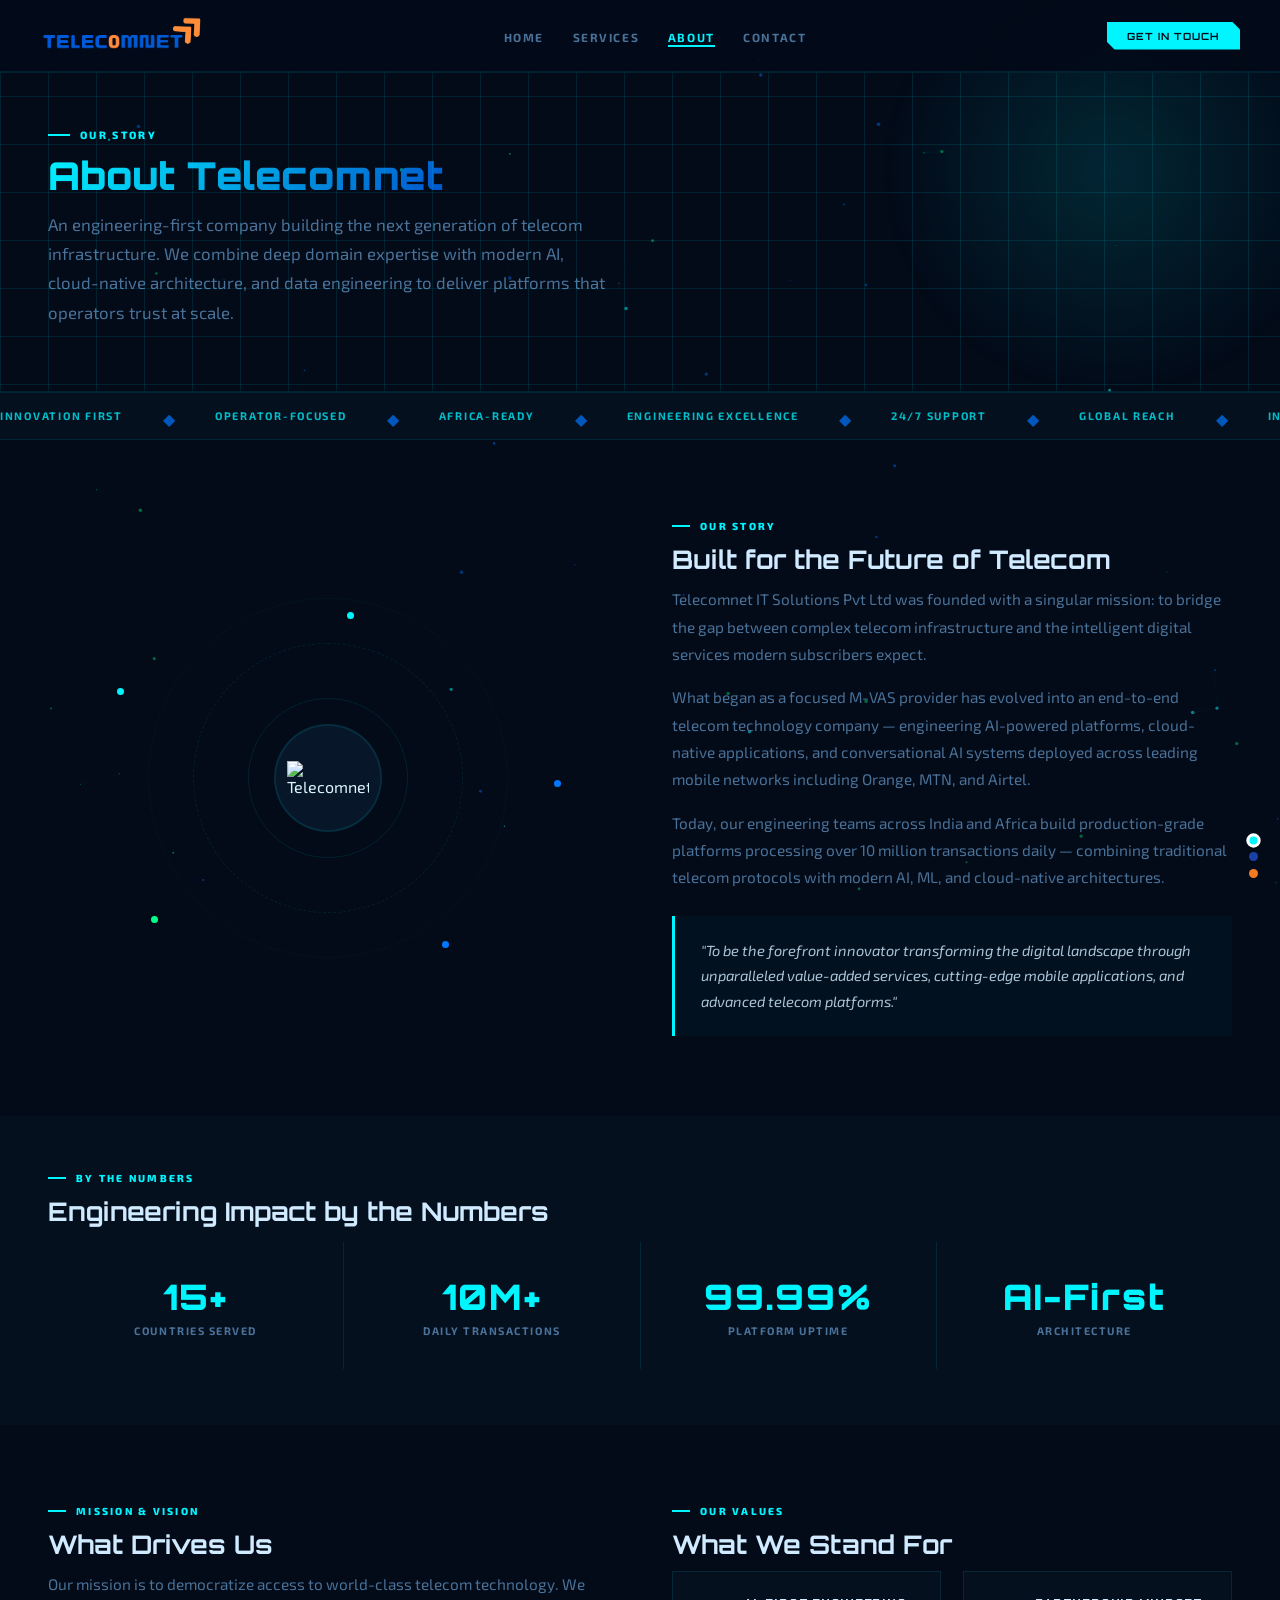
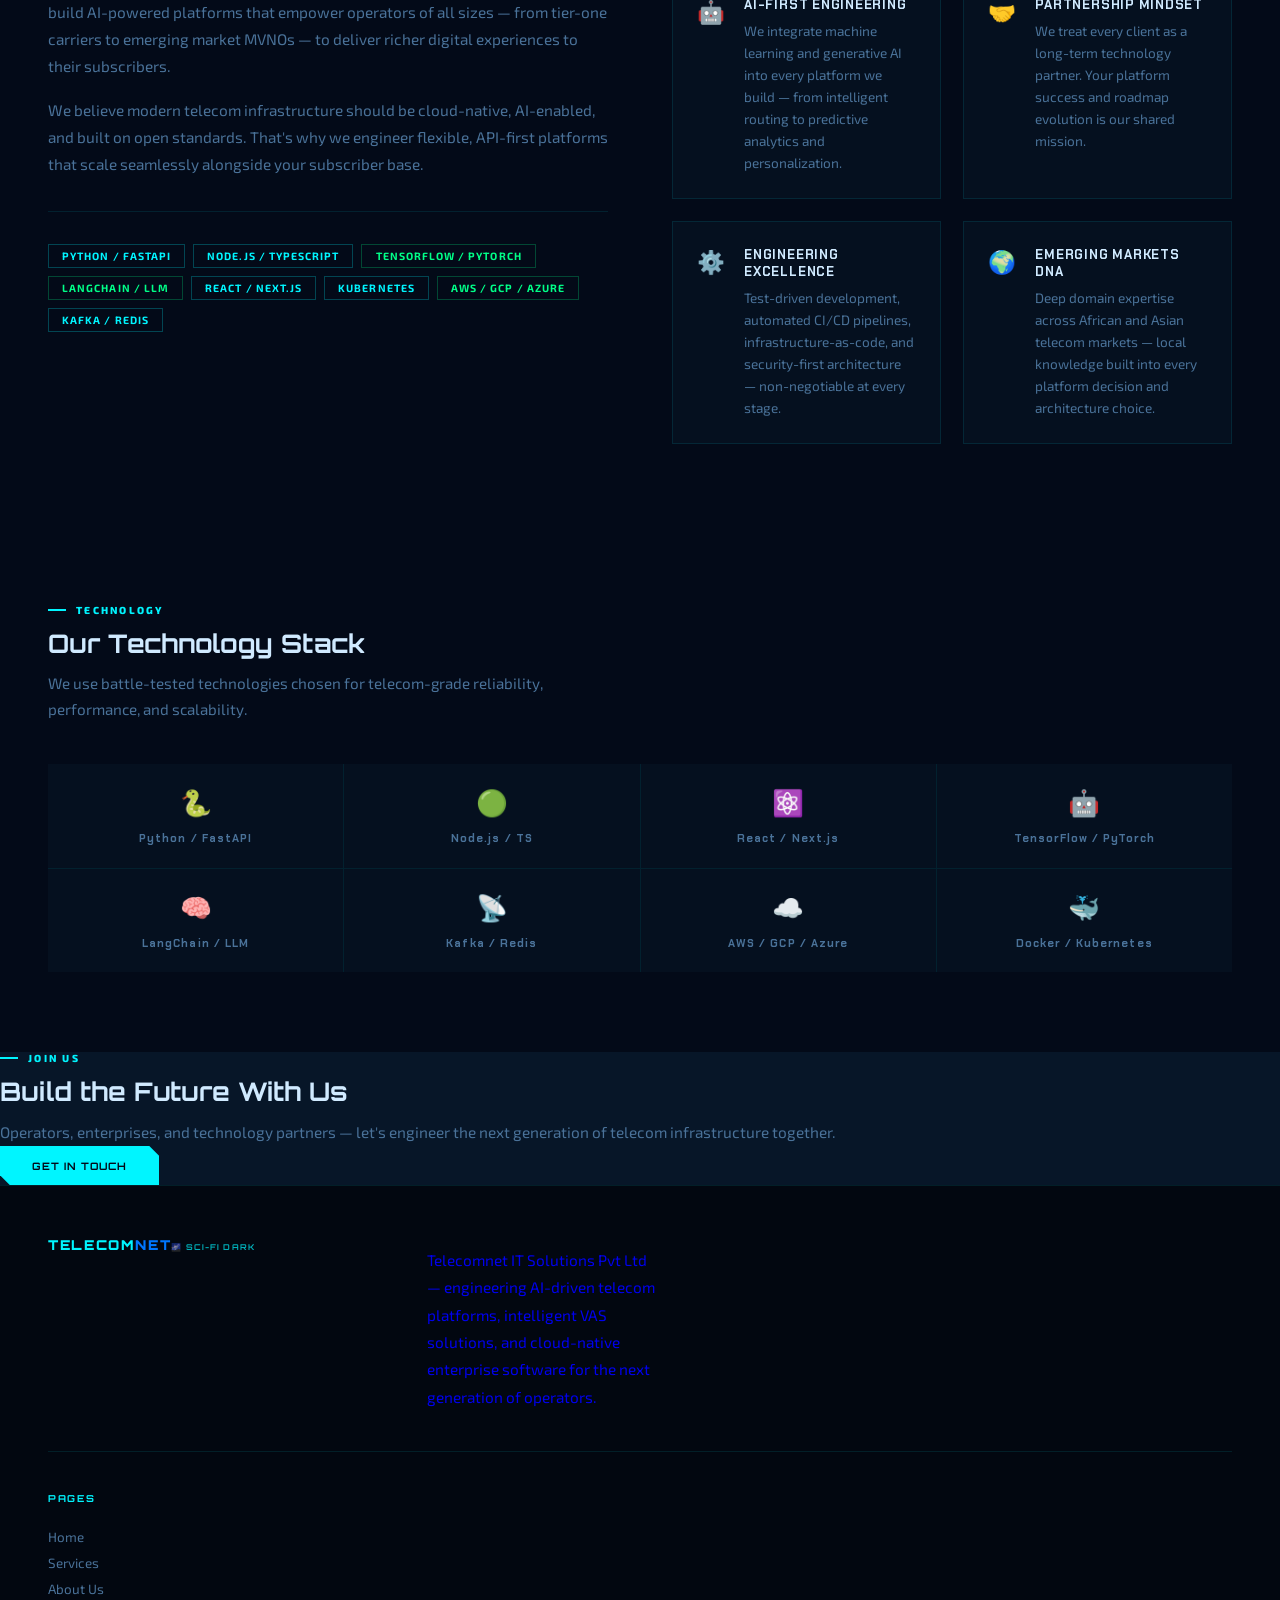
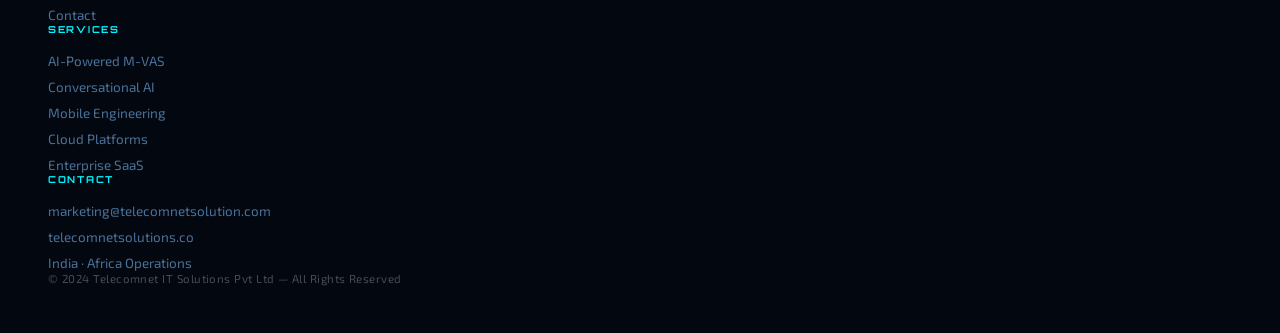
==== commit 3a337c52: "fix responsiveness of website" ====
--- a/about.html
+++ b/about.html
@@ -54,11 +54,27 @@
 .stack-icon{font-size:1.6rem;display:block;margin-bottom:.5rem}
 .stack-name{font-family:'Chakra Petch',monospace;font-size:.68rem;font-weight:700;letter-spacing:.1em;color:var(--muted)}
 
+@media(max-width:1024px){
+  .stack-grid{grid-template-columns:repeat(4,1fr)}
+  .team-grid{grid-template-columns:repeat(3,1fr)}
+}
 @media(max-width:900px){
   .about-story-grid{grid-template-columns:1fr;gap:2rem}
   .about-vis{height:280px}
-  .stats-row,.stack-grid{grid-template-columns:1fr 1fr}
-  .team-grid,.values-grid{grid-template-columns:1fr}
+  .stats-row{grid-template-columns:1fr 1fr}
+  .stack-grid{grid-template-columns:1fr 1fr}
+  .team-grid{grid-template-columns:1fr 1fr}
+  .values-grid{grid-template-columns:1fr}
+}
+@media(max-width:640px){
+  .stats-row{grid-template-columns:1fr 1fr}
+  .team-grid{grid-template-columns:1fr}
+  .stack-grid{grid-template-columns:1fr 1fr}
+  .about-vis{height:220px}
+}
+@media(max-width:480px){
+  .stats-row{grid-template-columns:1fr 1fr}
+  .stack-grid{grid-template-columns:1fr 1fr}
 }
 </style>
 </head>
@@ -79,7 +95,19 @@
     <li><a href="contact.html">Contact</a></li>
   </ul>
   <a href="contact.html" class="nav-cta">Get in Touch</a>
+  <button class="nav-burger" id="navBurger" aria-label="Toggle menu" aria-expanded="false">
+    <span></span><span></span><span></span>
+  </button>
 </nav>
+<div class="nav-mobile" id="navMobile">
+  <div class="nav-mobile-inner">
+    <a href="index.html">Home</a>
+    <a href="services.html">Services</a>
+    <a href="about.html" class="active-link">About</a>
+    <a href="contact.html">Contact</a>
+    <a href="contact.html" class="mob-cta">Get in Touch</a>
+  </div>
+</div>
 
 <div class="page-header">
   <div class="page-header-grid"></div>
@@ -132,7 +160,7 @@
 
 <!-- MISSION & VALUES -->
 <section>
-  <div style="display:grid;grid-template-columns:1fr 1fr;gap:4rem;align-items:start">
+  <div class="about-mission-grid" style="display:grid;grid-template-columns:1fr 1fr;gap:4rem;align-items:start">
     <div>
       <div class="sec-tag">Mission &amp; Vision</div>
       <h2>What Drives Us</h2>
--- a/style.css
+++ b/style.css
@@ -250,15 +250,114 @@
 [data-theme="premium"] .vision-bar{background:rgba(244,124,32,.04)}
 .vision-bar p{font-style:italic;color:var(--text);opacity:.82;font-size:.92rem;line-height:1.72;margin:0}
 
-/* ═══ RESPONSIVE ═══ */
+/* ═══ HAMBURGER & MOBILE NAV ═══ */
+.nav-burger{
+  display:none;flex-direction:column;justify-content:center;
+  gap:5px;cursor:pointer;background:none;border:none;padding:4px;flex-shrink:0;
+}
+.nav-burger span{
+  display:block;width:22px;height:2px;background:var(--a1);
+  transition:transform .3s,opacity .3s,background .4s;transform-origin:center;
+}
+.nav-burger.open span:nth-child(1){transform:translateY(7px) rotate(45deg)}
+.nav-burger.open span:nth-child(2){opacity:0;transform:scaleX(0)}
+.nav-burger.open span:nth-child(3){transform:translateY(-7px) rotate(-45deg)}
+
+.nav-mobile{
+  position:fixed;top:72px;left:0;right:0;z-index:198;
+  background:var(--nav);backdrop-filter:blur(18px);
+  border-bottom:1px solid var(--border);
+  max-height:0;overflow:hidden;
+  transition:max-height .38s cubic-bezier(.4,0,.2,1);
+}
+.nav-mobile.open{max-height:360px}
+.nav-mobile-inner{padding:.6rem 1.5rem 1.4rem;display:flex;flex-direction:column;gap:0}
+.nav-mobile a{
+  display:block;font-size:.78rem;font-weight:700;letter-spacing:.13em;
+  text-transform:uppercase;color:var(--muted);text-decoration:none;
+  padding:.85rem 0;border-bottom:1px solid var(--border);transition:color .2s;
+}
+.nav-mobile a.active-link,.nav-mobile a:hover{color:var(--a1)}
+.nav-mobile .mob-cta{
+  margin-top:1rem;display:inline-block;border-bottom:none;padding:.65rem 0;
+  font-family:'Orbitron',monospace;font-size:.62rem;font-weight:700;
+  letter-spacing:.1em;text-transform:uppercase;
+  color:var(--btn-text);background:var(--btn-bg);
+  text-align:center;
+  clip-path:polygon(0 0,calc(100% - 8px) 0,100% 8px,100% 100%,8px 100%,0 calc(100% - 8px));
+}
+
+/* ══════════════════════════════════════
+   RESPONSIVE — 4 breakpoints
+   >1024px   Desktop
+   769–1024  Laptop / tablet landscape
+   481–900   Tablet portrait
+   ≤640      Mobile
+   ≤480      Small mobile
+══════════════════════════════════════ */
+
+/* ── Laptop / tablet landscape (≤1024px) ── */
+@media(max-width:1024px){
+  nav{padding:0 1.8rem}
+  section{padding:4rem 2rem}
+  .page-header{padding:7rem 2rem 3.5rem !important}
+  .cta-band{padding:3.5rem 2rem}
+  footer{padding:2.5rem 2rem}
+}
+
+/* ── Tablet portrait — hamburger kicks in (≤900px) ── */
 @media(max-width:900px){
-  nav{padding:0 1.2rem}.nav-links{display:none}
-  .page-header,.foot-top{padding-left:1.2rem;padding-right:1.2rem}
-  section{padding:3.5rem 1.2rem}
+  nav{padding:0 1.4rem}
+  .nav-links{display:none}
+  .nav-cta{display:none}
+  .nav-burger{display:flex}
+
+  /* Hero — !important overrides the page-level <style> block */
+  .hero{padding:7rem 2rem 3.5rem !important;min-height:auto !important}
+  .hero-content{width:100%;max-width:100%}
+  .hero-desc{max-width:100%}
+  .hero-btns{flex-direction:column;align-items:stretch}
+  .hero-btns .btn-p,.hero-btns .btn-s{
+    width:100%;text-align:center;display:block;box-sizing:border-box;
+  }
+  .hero-stats{
+    display:grid !important;grid-template-columns:1fr 1fr !important;
+    max-width:100% !important;overflow:visible !important;
+  }
+  .hs{flex:none;border-right:1px solid var(--border);border-bottom:1px solid var(--border)}
+  .hs:nth-child(2n){border-right:none}
+  .hs:nth-child(3),.hs:nth-child(4){border-bottom:none}
+
+  .page-header{padding:6rem 1.4rem 3rem !important}
+  section{padding:3.5rem 1.4rem}
+  .cta-band{padding:3rem 1.4rem;flex-direction:column;align-items:flex-start;gap:1.5rem}
+  .cta-band .btn-p{width:100%;text-align:center;display:block;box-sizing:border-box}
+  footer{padding:2rem 1.4rem}
   .foot-top{grid-template-columns:1fr 1fr;gap:2rem}
-  footer{padding:2rem 1.2rem}
+  .foot-bottom{flex-direction:column;align-items:flex-start;gap:.5rem}
   .form-row{grid-template-columns:1fr}
-}
-@media(max-width:600px){
-  .foot-top{grid-template-columns:1fr}
-}
+  .about-mission-grid{grid-template-columns:1fr !important;gap:2rem !important}
+}
+
+/* ── Mobile (≤640px) ── */
+@media(max-width:640px){
+  .hero{padding:5.5rem 1.2rem 3rem !important}
+  .hero-orb-wrap{display:none !important}
+  section{padding:2.8rem 1.2rem}
+  .page-header{padding:5.5rem 1.2rem 2.5rem !important}
+  .cta-band{padding:2.5rem 1.2rem}
+  footer{padding:1.8rem 1.2rem}
+  .foot-top{grid-template-columns:1fr;gap:1.8rem}
+  .num-big{font-size:1.8rem}
+}
+
+/* ── Small mobile (≤480px) ── */
+@media(max-width:480px){
+  .hero{padding:5rem 1rem 2.5rem !important}
+  section{padding:2.4rem 1rem}
+  .page-header{padding:5rem 1rem 2rem !important}
+  .cta-band{padding:2rem 1rem}
+  footer{padding:1.5rem 1rem}
+  .hs{padding:.75rem .6rem}
+  .hs-n{font-size:.95rem}
+}
